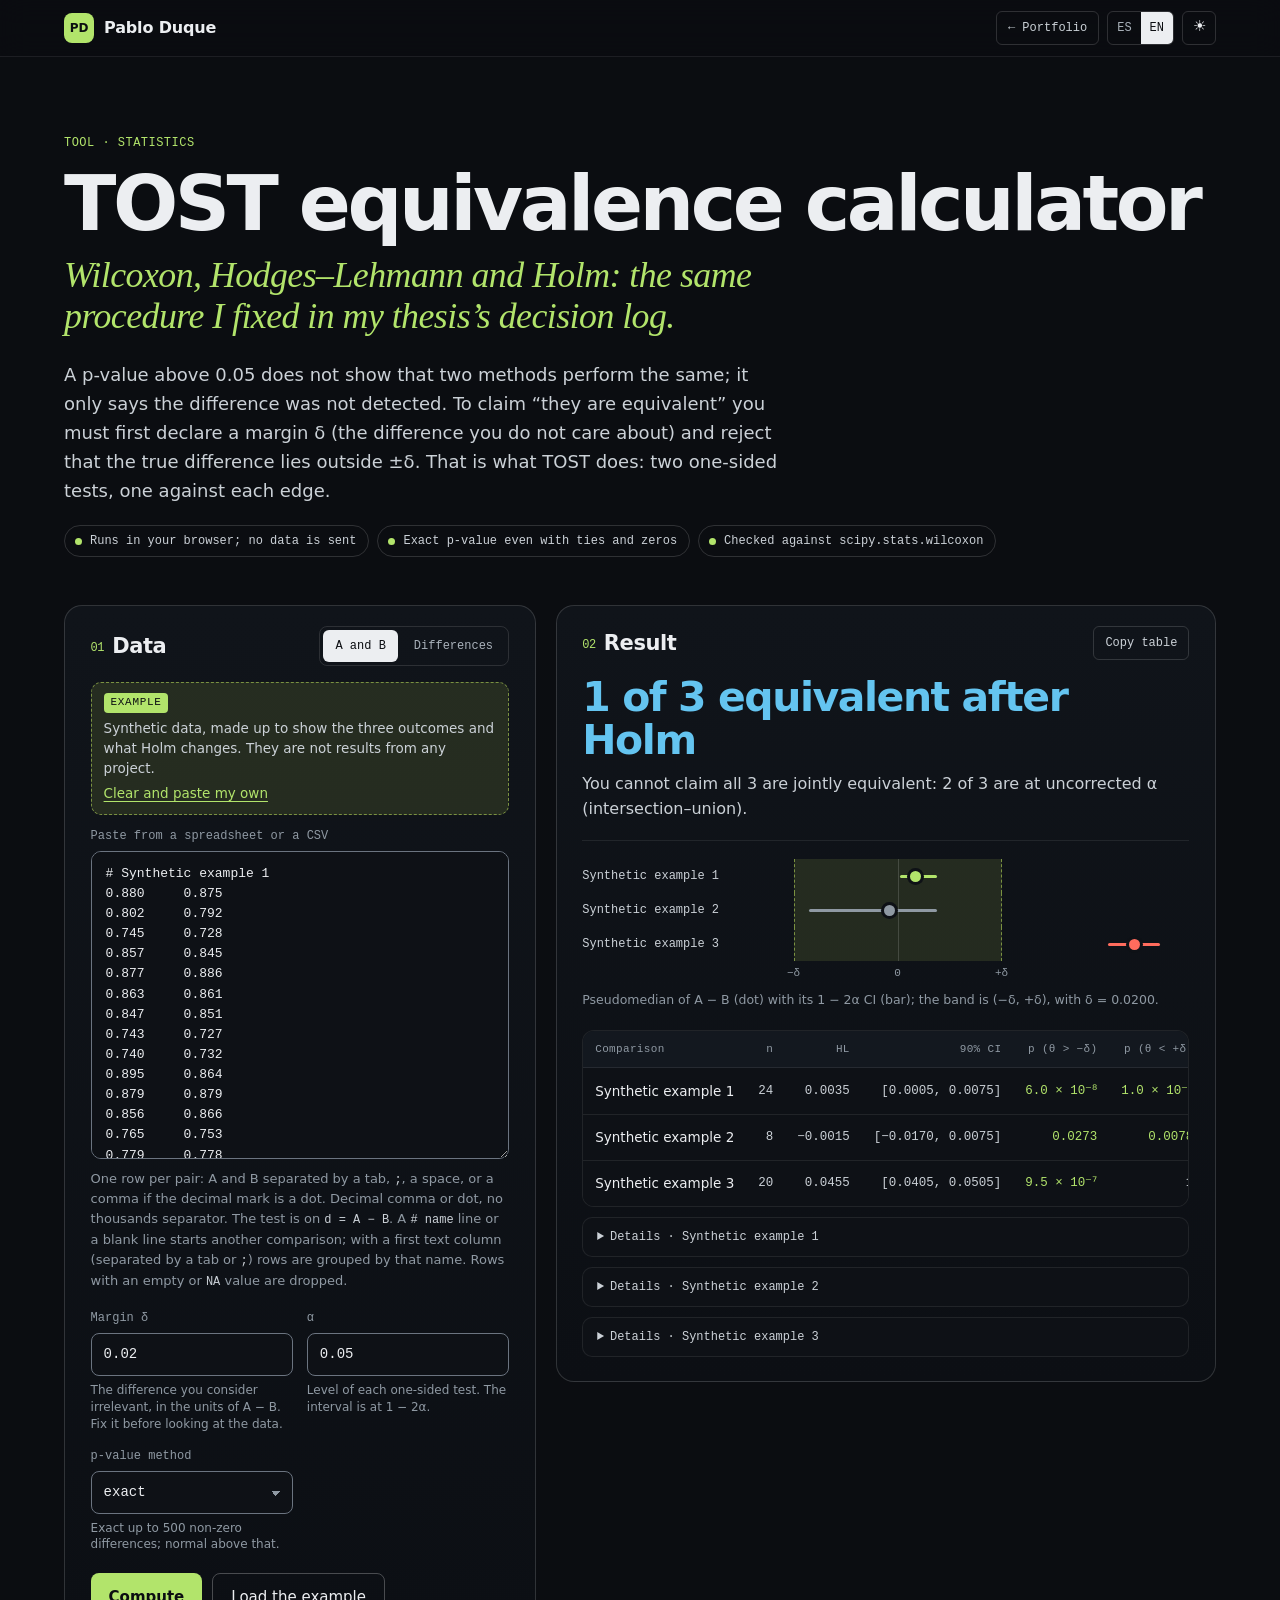
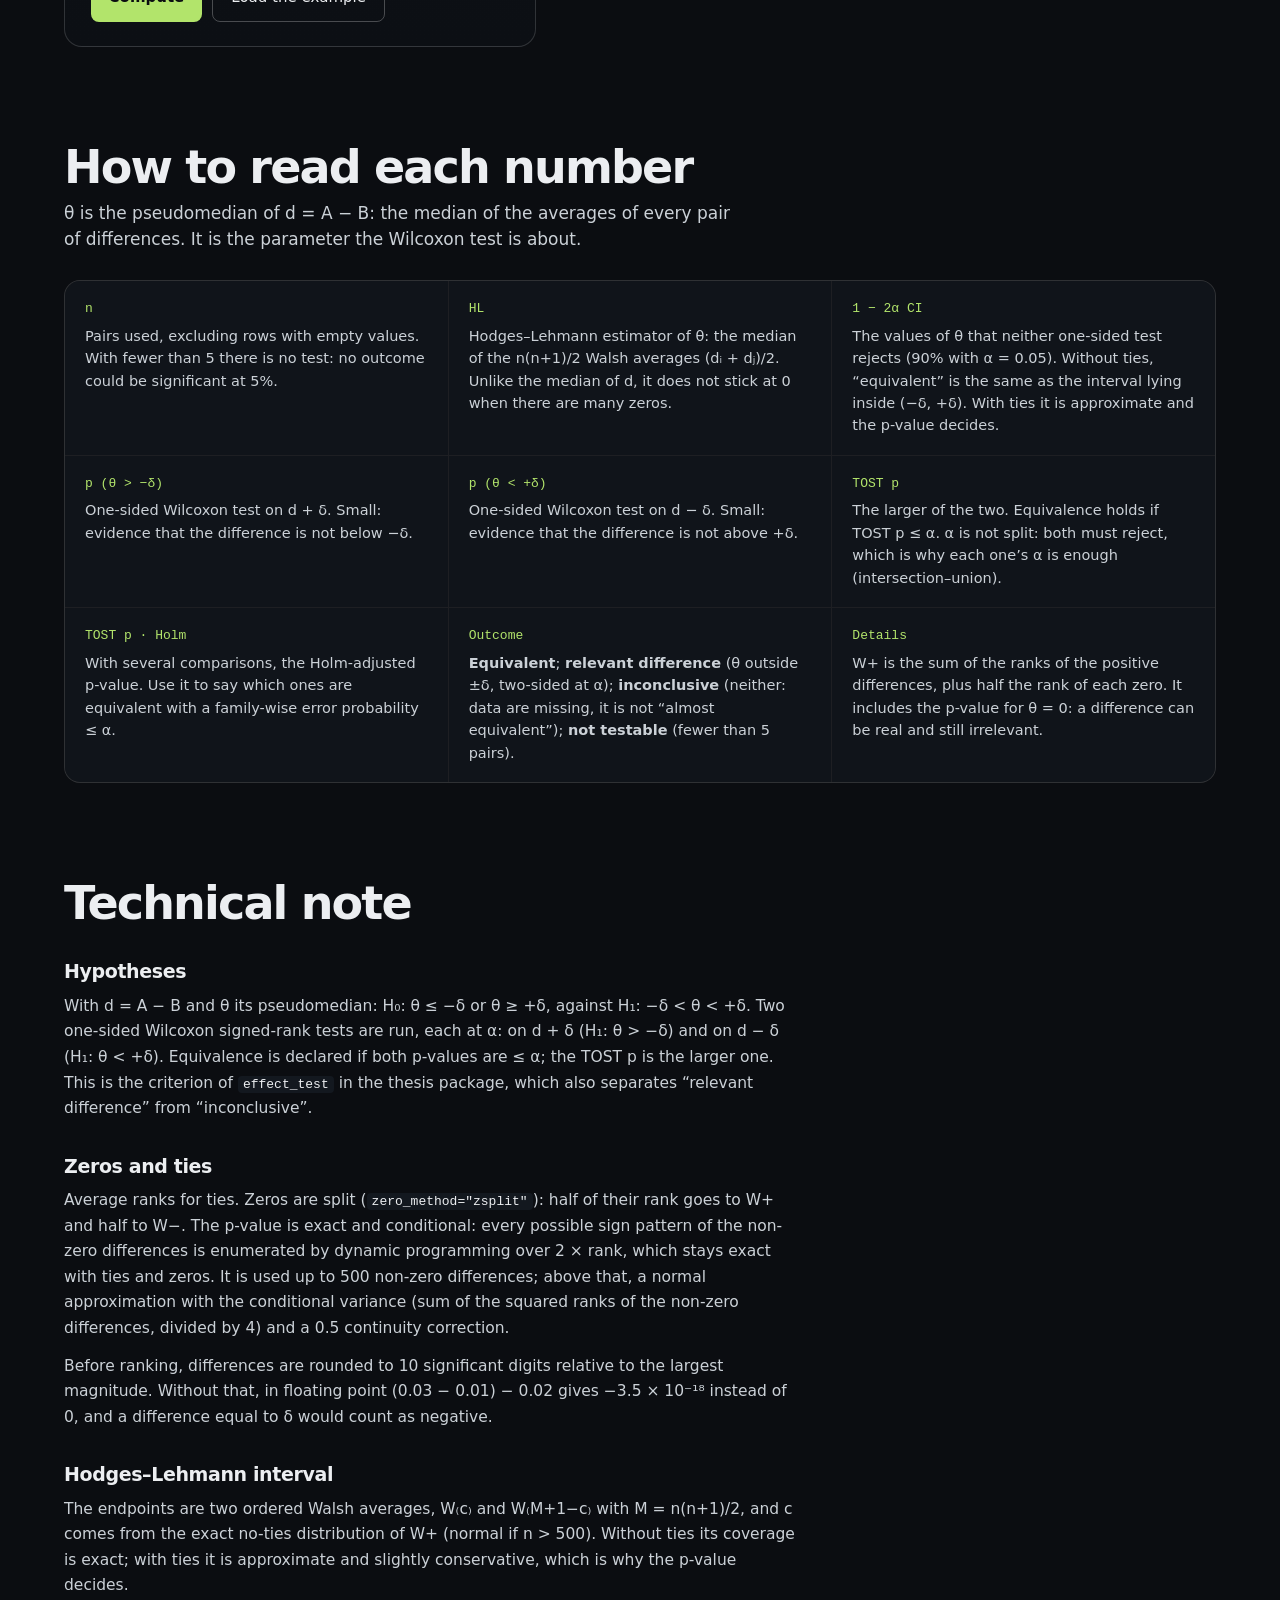
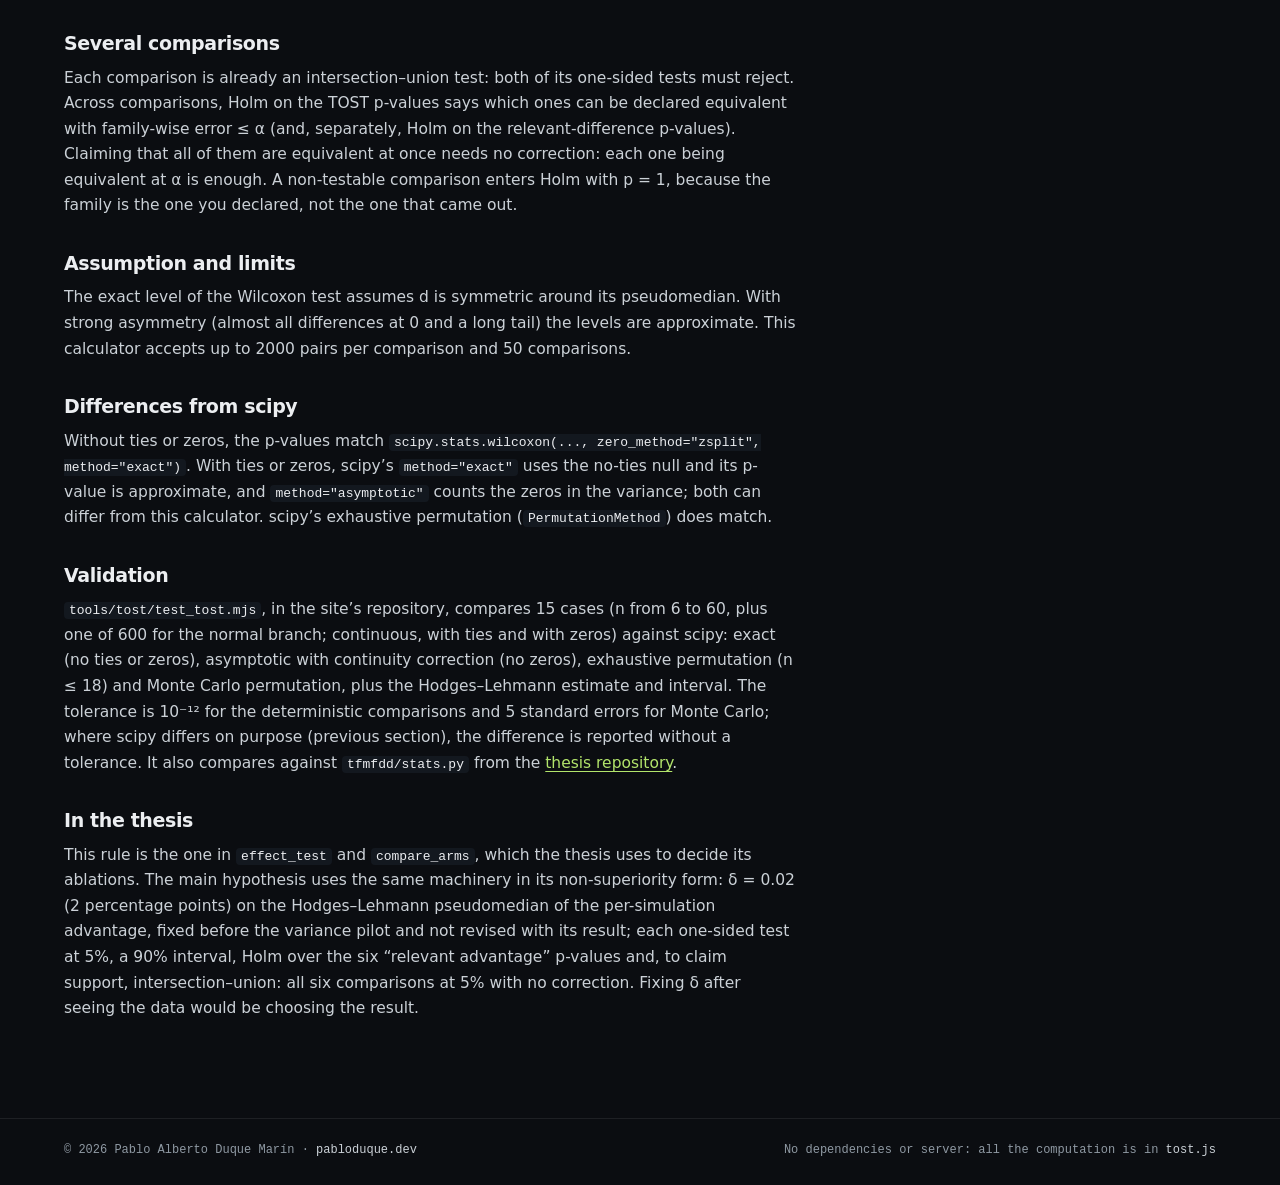
==== site/herramientas/tost/index.html @ 30540284 "Calculadora TOST y tres notas técnicas - /herramientas/tost/: Wilcoxon unilaterales, Hodges-Lehmann " ====
<!doctype html>
<html lang="es" data-lang="es">
<head>
<meta charset="utf-8">
<meta name="viewport" content="width=device-width, initial-scale=1, viewport-fit=cover">
<title>Calculadora de equivalencia TOST · Pablo Duque Marín</title>
<meta name="description" content="Prueba de equivalencia TOST con Wilcoxon de rangos con signo, estimador de Hodges-Lehmann y corrección de Holm. Se calcula en tu navegador: los datos no salen de él.">
<link rel="canonical" href="https://pabloduque.dev/herramientas/tost/">
<meta name="theme-color" content="#0b0d11">
<meta name="color-scheme" content="dark light">
<meta property="og:type" content="website">
<meta property="og:url" content="https://pabloduque.dev/herramientas/tost/">
<meta property="og:title" content="Calculadora de equivalencia TOST · Pablo Duque Marín">
<meta property="og:description" content="Wilcoxon, Hodges-Lehmann y Holm en el navegador, con p exacto también con empates y ceros.">
<meta property="og:image" content="https://pabloduque.dev/og.png">
<meta property="og:locale" content="es_CO">
<meta property="og:locale:alternate" content="en_US">
<meta name="twitter:card" content="summary_large_image">
<link rel="icon" href="/favicon.svg" type="image/svg+xml">
<script src="/theme.js"></script>
<link rel="preload" href="../../fonts/bricolage-grotesque-normal-300-800-latin.woff2" as="font" type="font/woff2" crossorigin>
<link rel="stylesheet" href="../../fonts/fonts.css">
<style>
:root{
  --bg:#0b0d11;--s1:#10141a;--s2:#0e1116;--s3:#13181f;--ink:#eceef1;--ink2:#cbd1d7;--ink3:#8f99a3;
  --line:rgba(255,255,255,.08);--line2:rgba(255,255,255,.15);--field-edge:#6b7480;
  --lime:#c3e65f;--lime-a:rgba(195,230,95,.12);--lime-b:rgba(195,230,95,.55);--blue:#86b8e8;--red:#ef7a62;--red-a:rgba(239,122,98,.14);
  --sans:'Bricolage Grotesque',system-ui,-apple-system,'Segoe UI',Roboto,sans-serif;--serif:'Newsreader',Georgia,'Times New Roman',serif;--mono:'IBM Plex Mono',ui-monospace,Menlo,Consolas,monospace;
  --pad:clamp(16px,5vw,72px);color-scheme:dark
}
@supports (color:oklch(0.5 0.1 100)){:root{--lime:oklch(0.86 0.16 128);--blue:oklch(0.78 0.11 230);--red:oklch(0.72 0.19 28)}}
html:not([data-lang="en"]) [data-l="en"]{display:none!important}
html[data-lang="en"] [data-l="es"]{display:none!important}
*,*::before,*::after{box-sizing:border-box}
/* la cabecera fija mide ~57 px: el elemento enfocado (y su anillo) queda debajo al ir hacia atrás con Mayús+Tab */
html{-webkit-text-size-adjust:100%;scroll-padding-top:calc(72px + env(safe-area-inset-top,0px))}
body{margin:0;background:var(--bg);color:var(--ink);font-family:var(--sans);font-size:16px;line-height:1.5;overflow-x:clip;-webkit-font-smoothing:antialiased}
a{color:inherit}
button,input,select,textarea{font:inherit;color:inherit}
button{cursor:pointer}
[hidden]{display:none!important}
:focus-visible{outline:2px solid var(--lime);outline-offset:3px;border-radius:6px}
::selection{background:var(--lime);color:var(--bg)}
.mono{font-family:var(--mono)}
.skip{position:absolute;left:-999px;top:8px;z-index:99;background:var(--lime);color:var(--bg);padding:8px 12px;border-radius:6px;text-decoration:none}
.skip:focus{left:8px}

/* navegación */
.nav{position:sticky;top:0;z-index:20;background:rgba(11,13,17,.84);-webkit-backdrop-filter:blur(14px);backdrop-filter:blur(14px);border-bottom:1px solid var(--line);padding-top:env(safe-area-inset-top,0px)}
.nav-in{display:flex;justify-content:space-between;align-items:center;gap:16px;padding:11px var(--pad)}
.brand{display:flex;align-items:center;gap:10px;font-weight:700;font-size:16px;letter-spacing:-.01em;white-space:nowrap;text-decoration:none}
.brand i{display:grid;place-items:center;width:30px;height:30px;border-radius:8px;background:var(--lime);color:var(--bg);font-style:normal;font-size:12px;font-weight:800}
.nav-act{display:flex;gap:8px;align-items:center;font-family:var(--mono);font-size:12px}
.lang{display:flex;border:1px solid var(--line2);border-radius:6px;overflow:hidden;background:none;padding:0}
.lang span{padding:7px 9px;color:#a9b1ba}
.lang span.on{background:var(--ink);color:var(--bg)}
.btn-ghost{display:inline-flex;align-items:center;padding:7px 11px;border:1px solid var(--line2);border-radius:6px;background:none;color:var(--ink2);white-space:nowrap;text-decoration:none;font-family:var(--mono);font-size:12px}
.btn-ghost:hover{border-color:rgba(255,255,255,.35);color:var(--ink)}
.theme-btn{min-width:34px;justify-content:center;padding:7px 9px;font-size:15px;line-height:18px;color:var(--ink)}
@media (max-width:520px){.brand span{display:none}}

/* portada */
.hero{padding:clamp(36px,6vw,80px) var(--pad) clamp(28px,4vw,48px)}
.kicker{font-family:var(--mono);font-size:12px;color:var(--lime);margin-bottom:14px;text-transform:uppercase;letter-spacing:.04em}
.title{margin:0;font-weight:700;font-size:clamp(38px,6vw,84px);line-height:.98;letter-spacing:-.045em;text-wrap:balance}
.title-b{margin:14px 0 0;font-family:var(--serif);font-style:italic;font-weight:400;font-size:clamp(22px,2.8vw,38px);line-height:1.15;letter-spacing:-.015em;color:var(--lime);max-width:980px;text-wrap:balance}
.lead{max-width:720px;margin-top:24px}
.lead p{margin:0 0 12px;font-size:18px;line-height:1.6;color:var(--ink2);text-wrap:pretty}
.facts{display:flex;flex-wrap:wrap;gap:8px;margin:20px 0 0;padding:0;list-style:none}
.facts li{display:inline-flex;align-items:center;gap:8px;padding:6px 12px 6px 10px;border:1px solid var(--line2);border-radius:999px;font-family:var(--mono);font-size:12px;color:var(--ink2)}
.facts li i{width:7px;height:7px;border-radius:50%;background:var(--lime)}

/* calculadora */
.grid{display:grid;grid-template-columns:minmax(0,1fr);gap:20px;padding:0 var(--pad)}
@media (min-width:1100px){.grid{grid-template-columns:minmax(0,5fr) minmax(0,7fr);align-items:start}}
.panel{min-width:0;border:1px solid var(--line2);border-radius:18px;background:linear-gradient(180deg,#10141a,#0c0f14);padding:20px clamp(16px,2vw,26px) 24px}
.p-h{display:flex;justify-content:space-between;align-items:center;flex-wrap:wrap;gap:12px;margin-bottom:16px}
.p-h h2{margin:0;font-size:21px;font-weight:600;letter-spacing:-.02em}
.p-h h2 b{font-family:var(--mono);font-size:12px;font-weight:500;color:var(--lime);margin-right:8px;vertical-align:2px}
.seg{display:flex;gap:4px;padding:3px;border:1px solid rgba(255,255,255,.12);border-radius:8px}
.seg button{padding:7px 12px;border:0;border-radius:6px;background:transparent;color:#a9b1ba;font-family:var(--mono);font-size:12px}
.seg button.on{background:var(--ink);color:var(--bg)}
.ex-flag{display:flex;flex-wrap:wrap;align-items:baseline;gap:6px 10px;margin:0 0 12px;padding:10px 12px;border:1px dashed var(--lime-b);border-radius:10px;background:var(--lime-a);font-size:13.5px;line-height:1.45;color:var(--ink2)}
.ex-flag b{font-family:var(--mono);font-size:11px;font-weight:500;letter-spacing:.06em;text-transform:uppercase;padding:2px 7px;border-radius:4px;background:var(--lime);color:var(--bg)}
.link{padding:0;border:0;background:none;color:var(--lime);text-decoration:underline;text-underline-offset:3px;font-size:13.5px}
.lbl{display:block;font-family:var(--mono);font-size:12px;color:var(--ink3);margin-bottom:6px}
textarea{display:block;width:100%;min-height:280px;resize:vertical;background:var(--s2);color:var(--ink);border:1px solid var(--field-edge);border-radius:10px;padding:12px 14px;font-family:var(--mono);font-size:13px;line-height:1.55;tab-size:10;white-space:pre;overflow:auto}
textarea::placeholder,input::placeholder{color:#7d8792}
.hint{margin:10px 0 0;font-size:13px;line-height:1.55;color:var(--ink3)}
.hint code{font-family:var(--mono);font-size:12px;color:var(--ink2)}
.params{display:grid;grid-template-columns:repeat(auto-fit,minmax(min(100%,150px),1fr));gap:14px;margin-top:18px}
.params label{display:flex;flex-direction:column}
.params input,.params select{width:100%;padding:10px 12px;background:var(--s2);border:1px solid var(--field-edge);border-radius:8px;font-family:var(--mono);font-size:14px}
.params select{appearance:none;-webkit-appearance:none;background-image:linear-gradient(45deg,transparent 50%,var(--ink3) 50%),linear-gradient(135deg,var(--ink3) 50%,transparent 50%);background-position:calc(100% - 16px) 55%,calc(100% - 11px) 55%;background-size:5px 5px;background-repeat:no-repeat;padding-right:30px}
.params small{margin-top:6px;font-size:12px;line-height:1.4;color:var(--ink3)}
/* foco de los campos: borde lima y el anillo de 2 px de :focus-visible, como en el resto del sitio
   (después de .params para que el borde también cambie en δ, α y el método) */
textarea:focus,.params input:focus,.params select:focus{border-color:var(--lime)}
.actions{display:flex;gap:10px;flex-wrap:wrap;margin-top:20px}
.btn-lime{display:inline-flex;align-items:center;padding:12px 18px;background:var(--lime);color:var(--bg);border-radius:8px;font-weight:600;font-size:15px;border:0}
.btn-line{display:inline-flex;align-items:center;padding:12px 18px;border:1px solid rgba(255,255,255,.25);border-radius:8px;font-weight:500;font-size:15px;background:none}
.btn-line:hover{border-color:rgba(255,255,255,.45)}
.errors{margin-top:16px;padding:12px 14px;border:1px solid var(--red);border-radius:10px;background:var(--red-a);font-size:14px;color:var(--ink)}
.errors ul{margin:6px 0 0;padding-left:18px}
.copy-msg{margin:-6px 0 12px;font-family:var(--mono);font-size:12px;color:var(--lime)}

/* veredicto */
.verdict{padding-bottom:18px;border-bottom:1px solid var(--line)}
.v-tag{font-size:clamp(28px,3.2vw,42px);font-weight:700;letter-spacing:-.035em;line-height:1.05}
.v-tag.equivalent{color:var(--lime)}
.v-tag.relevant{color:var(--red)}
.v-tag.inconclusive,.v-tag.untestable{color:var(--ink)}
.v-tag.partial{color:var(--blue)}
.v-txt{margin:10px 0 0;font-size:16px;line-height:1.55;color:var(--ink2);max-width:640px}
.v-kv{margin:12px 0 0;font-size:13px;line-height:1.6;color:var(--ink)}
.v-sub{margin:8px 0 0;font-size:13.5px;color:var(--ink3)}
.v-warn{margin:12px 0 0;padding:9px 12px;border-left:2px solid var(--red);background:var(--red-a);font-size:13.5px;color:var(--ink2)}

/* gráfico de intervalos */
.forest{margin:18px 0 0;padding:0}
.fb-row{display:grid;grid-template-columns:minmax(64px,28%) minmax(0,1fr);gap:12px;align-items:center}
.fb-name{font-family:var(--mono);font-size:12px;color:var(--ink2);overflow:hidden;text-overflow:ellipsis;white-space:nowrap}
.fb-track{position:relative;height:34px}
.fb-band{position:absolute;top:0;bottom:0;background:var(--lime-a);border-left:1px dashed var(--lime-b);border-right:1px dashed var(--lime-b)}
.fb-zero{position:absolute;top:0;bottom:0;width:1px;background:var(--line2)}
.fb-ci{position:absolute;top:50%;height:3px;margin-top:-1.5px;border-radius:2px;background:currentColor}
.fb-ci.open-l::before,.fb-ci.open-r::after{content:'';position:absolute;top:-4px;border:5.5px solid transparent}
.fb-ci.open-l::before{left:-6px;border-right-color:currentColor;border-left-width:0}
.fb-ci.open-r::after{right:-6px;border-left-color:currentColor;border-right-width:0}
.fb-pt{position:absolute;top:50%;width:11px;height:11px;margin:-5.5px 0 0 -5.5px;border-radius:50%;background:currentColor;box-shadow:0 0 0 3px #0e1116}
.fb-ci.equivalent,.fb-pt.equivalent{color:var(--lime)}
.fb-ci.relevant,.fb-pt.relevant{color:var(--red)}
.fb-ci.inconclusive,.fb-pt.inconclusive{color:var(--ink3)}
.fb-axis .fb-track{height:24px}
.fb-tick{position:absolute;top:4px;transform:translateX(-50%);font-family:var(--mono);font-size:11px;color:var(--ink3);white-space:nowrap}
.forest figcaption{margin-top:6px;font-size:12.5px;color:var(--ink3)}
@media (max-width:560px){
  .fb-row{grid-template-columns:minmax(0,1fr);gap:0}
  .fb-name{padding-top:6px}
  .fb-track{height:26px}
  .fb-axis .fb-name{display:none}
}

/* tabla */
.tbl-wrap{margin-top:20px;overflow-x:auto;border:1px solid var(--line);border-radius:12px;background:var(--s2)}
table{border-collapse:collapse;width:100%;font-size:13.5px;font-variant-numeric:tabular-nums}
th,td{padding:10px 12px;border-bottom:1px solid var(--line);text-align:left;white-space:nowrap;vertical-align:middle}
thead th{font-family:var(--mono);font-size:11px;font-weight:500;letter-spacing:.03em;color:var(--ink3);background:var(--s3)}
tbody tr:last-child th,tbody tr:last-child td{border-bottom:0}
tbody th{font-weight:500;max-width:220px;overflow:hidden;text-overflow:ellipsis}
.num{text-align:right}
td.num{font-family:var(--mono);font-size:12.5px;color:var(--ink2)}
td.ok{color:var(--lime)}
td.strong{font-weight:500;color:var(--ink)}
td.strong.ok{color:var(--lime)}
.tag{display:inline-block;padding:3px 9px;border-radius:999px;border:1px solid var(--line2);font-family:var(--mono);font-size:11.5px;color:var(--ink2)}
.tag.equivalent{color:var(--lime);border-color:var(--lime-b);background:var(--lime-a)}
.tag.relevant{color:var(--red);border-color:var(--red);background:var(--red-a)}

/* detalle */
.det{margin-top:10px;border:1px solid var(--line);border-radius:10px;background:var(--s2)}
.det summary{cursor:pointer;padding:10px 14px;font-family:var(--mono);font-size:12px;color:var(--ink2)}
.det dl{display:grid;grid-template-columns:repeat(auto-fit,minmax(min(100%,220px),1fr));gap:1px;margin:0;background:var(--line);border-top:1px solid var(--line)}
.det dl div{padding:10px 14px;background:var(--s2)}
.det dt{font-size:12px;color:var(--ink3)}
.det dd{margin:2px 0 0;font-size:13px;color:var(--ink)}

/* secciones */
.sec{padding:clamp(56px,8vw,96px) var(--pad) 0}
.h2{margin:0 0 10px;font-size:clamp(28px,3.6vw,46px);font-weight:700;letter-spacing:-.04em;line-height:1.05;text-wrap:balance}
.sub{margin:0 0 28px;font-size:17px;color:var(--ink2);max-width:680px}
.glossary{display:grid;grid-template-columns:repeat(auto-fit,minmax(min(100%,290px),1fr));gap:1px;margin:0;border:1px solid var(--line);border-radius:16px;overflow:hidden;background:var(--line)}
.glossary div{padding:18px 20px;background:var(--s1)}
.glossary dt{font-family:var(--mono);font-size:13px;color:var(--lime);margin-bottom:6px}
.glossary dd{margin:0;font-size:14.5px;line-height:1.55;color:var(--ink2)}
.note{max-width:860px}
.note h3{margin:30px 0 8px;font-size:19px;font-weight:600;letter-spacing:-.02em}
.note p,.note li{font-size:15.5px;line-height:1.65;color:var(--ink2)}
.note p{margin:0 0 12px}
.note ul{margin:0 0 12px;padding-left:20px}
.note code{font-family:var(--mono);font-size:13px;color:var(--ink);background:var(--s3);padding:1px 5px;border-radius:4px}
.note a{color:var(--lime);text-underline-offset:3px}
.foot{display:flex;justify-content:space-between;flex-wrap:wrap;gap:8px 20px;margin-top:clamp(56px,8vw,96px);padding:22px var(--pad) calc(28px + env(safe-area-inset-bottom,0px));border-top:1px solid var(--line);font-family:var(--mono);font-size:12px;color:var(--ink3)}
.foot a{color:var(--ink2);text-decoration:none}
.foot a:hover{color:var(--lime)}

/* tema claro («papel + resaltador lima + tinta»): mismos tokens que /lab/lab.css. El lima deja de ser
   color de texto: es relleno (con contorno) y resaltador; el acento de texto es --lime-ink (AA).
   Todo va bajo html[data-theme="light"]: el oscuro no cambia.
   Grises de texto con el matiz oliva del papel (oklch C ~0,010, H ~125), no azul-gris; tintas semánticas a L 0,45-0,49.
   Contraste WCAG / APCA: --ink2 sobre bg 10.53 / Lc 91.1; --ink3 sobre s1 7.23 / Lc 85.1 y sobre s0 (th) 6.54 / Lc 78.2;
   --lime-ink sobre bg 6.64 / Lc 79.5; --red sobre s1 7.16 / Lc 83.3; --blue sobre s1 7.17 / Lc 84.5; --field-edge 3.12-3.36. */
html[data-theme="light"]{
  --bg:#f6f7f3;--s0:#f3f4ef;--s1:#ffffff;--s2:#eef0ea;--s3:#e7eae2;--ink:#14171c;--ink2:#393b36;--ink3:#555852;--mut:#4a4d47;
  --line:rgba(12,16,22,.10);--line2:rgba(12,16,22,.20);--edge:rgba(12,16,22,.09);
  --lime:#c3e65f;--lime-hover:#b9df4b;--lime-ink:#3c6200;--on-lime:#0b0d11;--lime-edge:rgba(60,98,0,.42);--marker:rgba(195,230,95,.7);
  --lime-a:rgba(195,230,95,.24);--lime-b:rgba(12,16,22,.55);--field-edge:#8b8d87;--placeholder:#6a6d67;
  --blue:#1b5a93;--red:#a9221d;--red-a:rgba(180,35,24,.07);
  --nav:rgba(246,247,243,.86);
  /* sombra con el matiz del papel (rgb 43 48 37), en capas y con la luz desde arriba */
  --shadow-rgb:43 48 37;
  --card-shadow:0 1px 1px rgb(var(--shadow-rgb)/.05),0 2px 4px -2px rgb(var(--shadow-rgb)/.06),0 10px 24px -16px rgb(var(--shadow-rgb)/.20);
  color-scheme:light
}
/* antialiased adelgaza la tinta oscura sobre papel en macOS; el oscuro lo conserva (no cambia nada en Windows) */
html[data-theme="light"] body{-webkit-font-smoothing:auto;-moz-osx-font-smoothing:auto}
/* etiquetas mono de color y estados: 500 en claro (Plex Mono 500 ya la pide esta página para th y los números de sección;
   es de ancho fijo, así que no reacomoda nada). La mono neutra (.lbl, nav, ejes, pie) sigue en 400, y los p de la
   tabla (td.ok) también: el 500 queda para la columna que decide, p TOST. */
html[data-theme="light"] .kicker,
html[data-theme="light"] .copy-msg,
html[data-theme="light"] .glossary dt,
html[data-theme="light"] .tag{font-weight:500}
html[data-theme="light"] :focus-visible{outline-color:var(--lime-ink)}
html[data-theme="light"] ::selection{background:var(--marker);color:var(--ink)}
html[data-theme="light"] .nav{background:var(--nav)}
/* rellenos lima: texto oscuro y contorno para que no parezcan un resaltador suelto */
html[data-theme="light"] .skip,
html[data-theme="light"] .brand i,
html[data-theme="light"] .ex-flag b,
html[data-theme="light"] .btn-lime{background:var(--lime);color:var(--on-lime);box-shadow:inset 0 0 0 1px var(--lime-edge)}
html[data-theme="light"] .btn-lime:hover{background:var(--lime-hover)}
html[data-theme="light"] .lang span,
html[data-theme="light"] .seg button{color:var(--mut)}
html[data-theme="light"] .lang span.on,
html[data-theme="light"] .seg button.on{color:var(--bg)}
html[data-theme="light"] .seg{border-color:rgba(12,16,22,.16)}
html[data-theme="light"] .btn-ghost:hover{border-color:rgba(12,16,22,.4)}
html[data-theme="light"] .btn-line{border-color:rgba(12,16,22,.28);background:var(--s1)}
html[data-theme="light"] .btn-line:hover{border-color:rgba(12,16,22,.5)}
/* acento de texto */
html[data-theme="light"] .kicker,
html[data-theme="light"] .p-h h2 b,
html[data-theme="light"] .link,
html[data-theme="light"] .copy-msg,
html[data-theme="light"] td.ok,
html[data-theme="light"] td.strong.ok,
html[data-theme="light"] .glossary dt,
html[data-theme="light"] .note a,
html[data-theme="light"] .foot a:hover{color:var(--lime-ink)}
html[data-theme="light"] .title-b{color:var(--ink2)}
html[data-theme="light"] .facts li{background:var(--s1);border-color:rgba(12,16,22,.12)}
/* punto de las etiquetas: tinta lima maciza, como el punto de «Disponible» de la portada y la leyenda del stack */
html[data-theme="light"] .facts li i{background:var(--lime-ink);box-shadow:none}
/* superficies: papel, tarjetas blancas con borde fino y sombra suave */
html[data-theme="light"] .panel{background:var(--s1);border-color:var(--edge);box-shadow:var(--card-shadow)}
html[data-theme="light"] textarea,
html[data-theme="light"] .params input,
html[data-theme="light"] .params select{background-color:var(--bg)}
html[data-theme="light"] textarea::placeholder,
html[data-theme="light"] input::placeholder{color:var(--placeholder)}
html[data-theme="light"] textarea:focus,
html[data-theme="light"] input:focus,
html[data-theme="light"] select:focus{outline:none;border-color:var(--lime-ink);box-shadow:0 0 0 3px rgba(195,230,95,.55)}
html[data-theme="light"] .ex-flag{background:rgba(195,230,95,.16);border-color:var(--lime-edge)}
html[data-theme="light"] .tbl-wrap,
html[data-theme="light"] .det{background:var(--s1);border-color:var(--edge)}
html[data-theme="light"] thead th{background:var(--s0)}
/* rejilla del detalle con bordes y no con huecos de 1 px: la celda vacía de la última fila queda en blanco */
html[data-theme="light"] .det dl{gap:0;background:none;border-top:0;margin-left:-1px;clip-path:inset(0 0 0 1px round 0 0 9px 9px)}
html[data-theme="light"] .det dl div{background:none;border-top:1px solid var(--line);border-left:1px solid var(--line)}
html[data-theme="light"] .glossary{border-color:var(--edge);background:var(--edge);box-shadow:var(--card-shadow)}
/* veredicto: «equivalente» en tinta con resaltador; diferencia relevante en rojo, sin resaltador */
html[data-theme="light"] .v-tag.equivalent{display:inline;color:var(--ink);padding:0 .06em;background-image:linear-gradient(transparent 62%,var(--marker) 62%,var(--marker) 90%,transparent 90%);background-repeat:no-repeat;-webkit-box-decoration-break:clone;box-decoration-break:clone}
/* gráfico de intervalos: banda ±δ como resaltador con sus límites en tinta discontinua; intervalos en verde, rojo o gris */
html[data-theme="light"] .fb-band{background:var(--lime-a);border-color:var(--lime-b)}
html[data-theme="light"] .fb-zero{background:rgba(12,16,22,.22)}
html[data-theme="light"] .fb-ci.equivalent,
html[data-theme="light"] .fb-pt.equivalent{color:var(--lime-ink)}
html[data-theme="light"] .fb-pt{box-shadow:0 0 0 3px var(--s1)}
html[data-theme="light"] .tag.equivalent{background:var(--lime);border-color:var(--lime-edge);color:var(--on-lime)}
@media (prefers-reduced-motion:reduce){*,*::before,*::after{animation:none!important;transition:none!important}}
</style>
</head>
<body>
<a class="skip" href="#calc"><span data-l="es">Saltar a la calculadora</span><span data-l="en">Skip to the calculator</span></a>

<nav class="nav" data-aria-es="Navegación" data-aria-en="Navigation" aria-label="Navegación">
  <div class="nav-in">
    <a href="/" class="brand"><i>PD</i><span>Pablo Duque</span></a>
    <div class="nav-act">
      <a class="btn-ghost" href="/"><span data-l="es">← Portafolio</span><span data-l="en">← Portfolio</span></a>
      <button id="lang-btn" class="lang" type="button" data-aria-es="Cambiar idioma a inglés" data-aria-en="Switch language to Spanish" aria-label="Cambiar idioma a inglés"><span data-lang-opt="es" class="on">ES</span><span data-lang-opt="en">EN</span></button>
      <button id="theme-btn" class="btn-ghost theme-btn" type="button" aria-label="Tema claro" title="Tema claro"><span class="ti" aria-hidden="true">☀</span></button>
    </div>
  </div>
</nav>

<header class="hero">
  <div class="kicker"><span data-l="es">Herramienta · estadística</span><span data-l="en">Tool · statistics</span></div>
  <h1 class="title"><span data-l="es">Calculadora de equivalencia (TOST)</span><span data-l="en">TOST equivalence calculator</span></h1>
  <p class="title-b"><span data-l="es">Wilcoxon, Hodges-Lehmann y Holm: el mismo procedimiento que fijé en el registro de decisiones de mi TFM.</span><span data-l="en">Wilcoxon, Hodges–Lehmann and Holm: the same procedure I fixed in my thesis’s decision log.</span></p>
  <div class="lead">
    <p data-l="es">Un p mayor que 0,05 no demuestra que dos métodos rindan igual: solo dice que no se vio la diferencia. Para afirmar «son equivalentes» hay que declarar antes un margen δ (la diferencia que no te importa) y rechazar que la diferencia real esté fuera de ±δ. Eso hace el TOST: dos contrastes unilaterales, uno contra cada borde.</p>
    <p data-l="en">A p-value above 0.05 does not show that two methods perform the same; it only says the difference was not detected. To claim “they are equivalent” you must first declare a margin δ (the difference you do not care about) and reject that the true difference lies outside ±δ. That is what TOST does: two one-sided tests, one against each edge.</p>
  </div>
  <ul class="facts">
    <li><i></i><span data-l="es">Se calcula en tu navegador; los datos no se envían</span><span data-l="en">Runs in your browser; no data is sent</span></li>
    <li><i></i><span data-l="es">p exacto también con empates y ceros</span><span data-l="en">Exact p-value even with ties and zeros</span></li>
    <li><i></i><span data-l="es">Contrastada con scipy.stats.wilcoxon</span><span data-l="en">Checked against scipy.stats.wilcoxon</span></li>
  </ul>
</header>

<main id="tost-app">
  <div class="grid" id="calc">
    <section class="panel" aria-labelledby="in-title">
      <div class="p-h">
        <h2 id="in-title"><b>01</b><span data-l="es">Datos</span><span data-l="en">Data</span></h2>
        <div class="seg" role="radiogroup" data-aria-es="Formato de los datos" data-aria-en="Data format" aria-label="Formato de los datos">
          <button type="button" role="radio" aria-checked="true" tabindex="0" data-mode="ab" class="on"><span data-l="es">A y B</span><span data-l="en">A and B</span></button>
          <button type="button" role="radio" aria-checked="false" tabindex="-1" data-mode="d"><span data-l="es">Diferencias</span><span data-l="en">Differences</span></button>
        </div>
      </div>

      <p class="ex-flag" id="ex-flag">
        <b><span data-l="es">Ejemplo</span><span data-l="en">Example</span></b>
        <span data-l="es">Datos sintéticos, inventados para mostrar los tres desenlaces y lo que cambia Holm. No son resultados de ningún proyecto.</span>
        <span data-l="en">Synthetic data, made up to show the three outcomes and what Holm changes. They are not results from any project.</span>
        <button type="button" id="clear" class="link"><span data-l="es">Borrar y pegar los míos</span><span data-l="en">Clear and paste my own</span></button>
      </p>

      <label class="lbl" for="data"><span data-l="es">Pega desde una hoja de cálculo o un CSV</span><span data-l="en">Paste from a spreadsheet or a CSV</span></label>
      <textarea id="data" rows="14" spellcheck="false" autocomplete="off" autocapitalize="off" wrap="off"></textarea>

      <div class="hint" data-hint="ab">
        <span data-l="es">Una fila por par: A y B separados por tabulador, <code>;</code>, espacio, o coma si el decimal es punto. Decimal con coma o con punto, sin separador de miles. Se contrasta <code>d = A − B</code>. Una línea <code># nombre</code> o una línea en blanco empieza otra comparación; con una primera columna de texto (separada por tabulador o <code>;</code>) las filas se agrupan por ese nombre. Las filas con un valor vacío o <code>NA</code> se descartan.</span>
        <span data-l="en">One row per pair: A and B separated by a tab, <code>;</code>, a space, or a comma if the decimal mark is a dot. Decimal comma or dot, no thousands separator. The test is on <code>d = A − B</code>. A <code># name</code> line or a blank line starts another comparison; with a first text column (separated by a tab or <code>;</code>) rows are grouped by that name. Rows with an empty or <code>NA</code> value are dropped.</span>
      </div>
      <div class="hint" data-hint="d" hidden>
        <span data-l="es">Una diferencia por línea, o una comparación entera por fila (valores separados por tabulador, <code>;</code> o espacios; un nombre opcional en la primera columna si separas con tabulador o <code>;</code>). Una línea <code># nombre</code> o una línea en blanco empieza otra comparación.</span>
        <span data-l="en">One difference per line, or a whole comparison per row (values separated by tabs, <code>;</code> or spaces; an optional name in the first column if you separate with tabs or <code>;</code>). A <code># name</code> line or a blank line starts another comparison.</span>
      </div>

      <div class="params">
        <label for="delta">
          <span class="lbl"><span data-l="es">Margen δ</span><span data-l="en">Margin δ</span></span>
          <input id="delta" inputmode="decimal" autocomplete="off" spellcheck="false">
          <small><span data-l="es">La diferencia que consideras irrelevante, en las unidades de A − B. Fíjala antes de mirar los datos.</span><span data-l="en">The difference you consider irrelevant, in the units of A − B. Fix it before looking at the data.</span></small>
        </label>
        <label for="alpha">
          <span class="lbl">α</span>
          <input id="alpha" inputmode="decimal" autocomplete="off" spellcheck="false">
          <small><span data-l="es">Nivel de cada unilateral. El intervalo sale al 1 − 2α.</span><span data-l="en">Level of each one-sided test. The interval is at 1 − 2α.</span></small>
        </label>
        <label for="method">
          <span class="lbl"><span data-l="es">Cálculo del p</span><span data-l="en">p-value method</span></span>
          <select id="method"><option value="auto">exacto</option><option value="normal">normal</option></select>
          <small><span data-l="es">Exacto hasta 500 diferencias no nulas; por encima, normal.</span><span data-l="en">Exact up to 500 non-zero differences; normal above that.</span></small>
        </label>
      </div>

      <div class="actions">
        <button type="button" id="run" class="btn-lime"><span data-l="es">Calcular</span><span data-l="en">Compute</span></button>
        <button type="button" id="load-ex" class="btn-line"><span data-l="es">Cargar el ejemplo</span><span data-l="en">Load the example</span></button>
      </div>
      <div id="errors" class="errors" role="alert" hidden></div>
    </section>

    <section class="panel" aria-labelledby="out-title">
      <div class="p-h">
        <h2 id="out-title"><b>02</b><span data-l="es">Resultado</span><span data-l="en">Result</span></h2>
        <button type="button" id="copy" class="btn-ghost"><span data-l="es">Copiar tabla</span><span data-l="en">Copy table</span></button>
      </div>
      <p id="copy-msg" class="copy-msg" role="status" hidden></p>
      <div id="out" aria-live="polite">
        <div id="verdict" class="verdict"></div>
        <figure class="forest"><div id="plot"></div><figcaption id="plot-cap"></figcaption></figure>
        <div class="tbl-wrap" tabindex="0" role="region" data-aria-es="Tabla de resultados" data-aria-en="Results table" aria-label="Tabla de resultados"><table id="tbl"></table></div>
        <div id="details"></div>
      </div>
    </section>
  </div>

  <section class="sec" aria-labelledby="read-title">
    <h2 class="h2" id="read-title"><span data-l="es">Cómo leer cada número</span><span data-l="en">How to read each number</span></h2>
    <p class="sub"><span data-l="es">θ es la pseudomediana de d = A − B: la mediana de los promedios de cada par de diferencias. Es el parámetro que contrasta Wilcoxon.</span><span data-l="en">θ is the pseudomedian of d = A − B: the median of the averages of every pair of differences. It is the parameter the Wilcoxon test is about.</span></p>
    <dl class="glossary">
      <div><dt>n</dt><dd><span data-l="es">Pares usados, sin las filas con valores vacíos. Con menos de 5 no se contrasta: ningún resultado podría salir significativo al 5 %.</span><span data-l="en">Pairs used, excluding rows with empty values. With fewer than 5 there is no test: no outcome could be significant at 5%.</span></dd></div>
      <div><dt>HL</dt><dd><span data-l="es">Estimador de Hodges-Lehmann de θ: la mediana de los n(n+1)/2 promedios de Walsh (dᵢ + dⱼ)/2. A diferencia de la mediana de d, no se queda en 0 cuando hay muchos ceros.</span><span data-l="en">Hodges–Lehmann estimator of θ: the median of the n(n+1)/2 Walsh averages (dᵢ + dⱼ)/2. Unlike the median of d, it does not stick at 0 when there are many zeros.</span></dd></div>
      <div><dt><span data-l="es">IC al 1 − 2α</span><span data-l="en">1 − 2α CI</span></dt><dd><span data-l="es">Los valores de θ que ninguno de los dos unilaterales rechaza (90 % con α = 0,05). Sin empates, «equivalente» es lo mismo que el intervalo dentro de (−δ, +δ). Con empates es aproximado y decide el p.</span><span data-l="en">The values of θ that neither one-sided test rejects (90% with α = 0.05). Without ties, “equivalent” is the same as the interval lying inside (−δ, +δ). With ties it is approximate and the p-value decides.</span></dd></div>
      <div><dt>p (θ > −δ)</dt><dd><span data-l="es">Wilcoxon unilateral sobre d + δ. Pequeño: hay evidencia de que la diferencia no está por debajo de −δ.</span><span data-l="en">One-sided Wilcoxon test on d + δ. Small: evidence that the difference is not below −δ.</span></dd></div>
      <div><dt>p (θ < +δ)</dt><dd><span data-l="es">Wilcoxon unilateral sobre d − δ. Pequeño: hay evidencia de que la diferencia no está por encima de +δ.</span><span data-l="en">One-sided Wilcoxon test on d − δ. Small: evidence that the difference is not above +δ.</span></dd></div>
      <div><dt><span data-l="es">p TOST</span><span data-l="en">TOST p</span></dt><dd><span data-l="es">El mayor de los dos. Hay equivalencia si p TOST ≤ α. No se reparte α: tienen que rechazar los dos, y por eso basta el α de cada uno (intersección-unión).</span><span data-l="en">The larger of the two. Equivalence holds if TOST p ≤ α. α is not split: both must reject, which is why each one’s α is enough (intersection–union).</span></dd></div>
      <div><dt><span data-l="es">p TOST · Holm</span><span data-l="en">TOST p · Holm</span></dt><dd><span data-l="es">Con varias comparaciones, el p ajustado por Holm. Sirve para decir cuáles son equivalentes con una probabilidad de error de familia ≤ α.</span><span data-l="en">With several comparisons, the Holm-adjusted p-value. Use it to say which ones are equivalent with a family-wise error probability ≤ α.</span></dd></div>
      <div><dt><span data-l="es">Desenlace</span><span data-l="en">Outcome</span></dt><dd><span data-l="es"><b>Equivalente</b>; <b>diferencia relevante</b> (θ fuera de ±δ, con el bilateral al α); <b>inconcluso</b> (ni una cosa ni otra: faltan datos, no es «casi equivalente»); <b>no contrastable</b> (menos de 5 pares).</span><span data-l="en"><b>Equivalent</b>; <b>relevant difference</b> (θ outside ±δ, two-sided at α); <b>inconclusive</b> (neither: data are missing, it is not “almost equivalent”); <b>not testable</b> (fewer than 5 pairs).</span></dd></div>
      <div><dt><span data-l="es">Detalle</span><span data-l="en">Details</span></dt><dd><span data-l="es">W+ es la suma de los rangos de las diferencias positivas, más la mitad del rango de cada cero. Incluye el p de θ = 0: una diferencia puede ser real y a la vez irrelevante.</span><span data-l="en">W+ is the sum of the ranks of the positive differences, plus half the rank of each zero. It includes the p-value for θ = 0: a difference can be real and still irrelevant.</span></dd></div>
    </dl>
  </section>

  <section class="sec note" id="nota" aria-labelledby="note-title">
    <h2 class="h2" id="note-title"><span data-l="es">Nota técnica</span><span data-l="en">Technical note</span></h2>

    <div data-l="es">
      <h3>Hipótesis</h3>
      <p>Con d = A − B y θ su pseudomediana: H₀: θ ≤ −δ o θ ≥ +δ, frente a H₁: −δ &lt; θ &lt; +δ. Se hacen dos Wilcoxon de rangos con signo unilaterales, cada uno al α: sobre d + δ (H₁: θ &gt; −δ) y sobre d − δ (H₁: θ &lt; +δ). Se declara equivalencia si los dos p son ≤ α; el p TOST es el mayor. Es el criterio de <code>effect_test</code> en el paquete del TFM, que además separa «diferencia relevante» de «inconcluso».</p>
      <h3>Ceros y empates</h3>
      <p>Rangos medios para los empates. Los ceros se reparten (<code>zero_method="zsplit"</code>): la mitad de su rango va a W+ y la otra mitad a W−. El p es exacto y condicional: se recorren todos los signos posibles de las diferencias no nulas por programación dinámica sobre 2 × rango, lo que sigue siendo exacto con empates y ceros. Se usa hasta 500 diferencias no nulas; por encima, aproximación normal con la varianza condicional (suma de los rangos al cuadrado de las no nulas, entre 4) y corrección de continuidad de 0,5.</p>
      <p>Antes de asignar rangos, las diferencias se redondean a 10 cifras significativas relativas a la mayor magnitud. Sin eso, en coma flotante (0,03 − 0,01) − 0,02 da −3,5 × 10⁻¹⁸ en vez de 0, y una diferencia igual a δ contaría como negativa.</p>
      <h3>Intervalo de Hodges-Lehmann</h3>
      <p>Los extremos son dos promedios de Walsh ordenados, W₍c₎ y W₍M+1−c₎ con M = n(n+1)/2, y c sale de la distribución exacta de W+ sin empates (normal si n &gt; 500). Sin empates su cobertura es exacta; con empates es aproximada y algo conservadora, y por eso decide el p.</p>
      <h3>Varias comparaciones</h3>
      <p>Cada comparación ya es una intersección-unión: hace falta que rechacen sus dos unilaterales. Entre comparaciones, Holm sobre los p TOST dice cuáles se declaran equivalentes con error de familia ≤ α (y, por separado, Holm sobre los p de diferencia relevante). Para afirmar que todas son equivalentes a la vez no hace falta corrección: basta que cada una lo sea al α. Una comparación no contrastable cuenta en Holm con p = 1, porque la familia es la que declaraste, no la que salió.</p>
      <h3>Supuesto y límites</h3>
      <p>El nivel exacto de Wilcoxon supone que d es simétrica alrededor de su pseudomediana. Con asimetría fuerte (casi todas las diferencias en 0 y una cola larga) los niveles son aproximados. Esta calculadora admite hasta 2000 pares por comparación y 50 comparaciones.</p>
      <h3>Diferencias con scipy</h3>
      <p>Sin empates ni ceros, los p coinciden con <code>scipy.stats.wilcoxon(..., zero_method="zsplit", method="exact")</code>. Con empates o ceros, <code>method="exact"</code> de scipy usa la nula sin empates y su p es aproximado, y <code>method="asymptotic"</code> cuenta los ceros en la varianza; los dos pueden diferir de esta calculadora. La permutación exhaustiva de scipy (<code>PermutationMethod</code>) sí coincide.</p>
      <h3>Validación</h3>
      <p><code>tools/tost/test_tost.mjs</code>, en el repositorio del sitio, compara 15 casos (n de 6 a 60, más uno de 600 para la rama normal; continuos, con empates y con ceros) con scipy: método exacto (sin empates ni ceros), asintótico con corrección de continuidad (sin ceros), permutación exhaustiva (n ≤ 18) y Monte Carlo, más el estimador y el intervalo de Hodges-Lehmann. La tolerancia es 10⁻¹² en las comparaciones deterministas y 5 errores estándar en Monte Carlo; donde scipy difiere a propósito (el apartado anterior), la diferencia se informa sin exigir tolerancia. También compara con <code>tfmfdd/stats.py</code> del <a href="https://github.com/pabdus/tfm-fdd-core">repositorio del TFM</a>.</p>
      <h3>En el TFM</h3>
      <p>Esta regla es la de <code>effect_test</code> y <code>compare_arms</code>, con las que el TFM decide las ablaciones. La hipótesis principal usa la misma maquinaria en su versión de no superioridad: δ = 0,02 (2 puntos porcentuales) sobre la pseudomediana de Hodges-Lehmann de la ventaja por simulación, fijado antes del piloto de varianza y sin revisarlo con su resultado; cada unilateral al 5 %, intervalo al 90 %, Holm sobre los seis p de «ventaja relevante» y, para afirmar el apoyo, intersección-unión: las seis comparaciones al 5 % sin corrección. Fijar δ después de ver los datos sería elegir el resultado.</p>
    </div>

    <div data-l="en">
      <h3>Hypotheses</h3>
      <p>With d = A − B and θ its pseudomedian: H₀: θ ≤ −δ or θ ≥ +δ, against H₁: −δ &lt; θ &lt; +δ. Two one-sided Wilcoxon signed-rank tests are run, each at α: on d + δ (H₁: θ &gt; −δ) and on d − δ (H₁: θ &lt; +δ). Equivalence is declared if both p-values are ≤ α; the TOST p is the larger one. This is the criterion of <code>effect_test</code> in the thesis package, which also separates “relevant difference” from “inconclusive”.</p>
      <h3>Zeros and ties</h3>
      <p>Average ranks for ties. Zeros are split (<code>zero_method="zsplit"</code>): half of their rank goes to W+ and half to W−. The p-value is exact and conditional: every possible sign pattern of the non-zero differences is enumerated by dynamic programming over 2 × rank, which stays exact with ties and zeros. It is used up to 500 non-zero differences; above that, a normal approximation with the conditional variance (sum of the squared ranks of the non-zero differences, divided by 4) and a 0.5 continuity correction.</p>
      <p>Before ranking, differences are rounded to 10 significant digits relative to the largest magnitude. Without that, in floating point (0.03 − 0.01) − 0.02 gives −3.5 × 10⁻¹⁸ instead of 0, and a difference equal to δ would count as negative.</p>
      <h3>Hodges–Lehmann interval</h3>
      <p>The endpoints are two ordered Walsh averages, W₍c₎ and W₍M+1−c₎ with M = n(n+1)/2, and c comes from the exact no-ties distribution of W+ (normal if n &gt; 500). Without ties its coverage is exact; with ties it is approximate and slightly conservative, which is why the p-value decides.</p>
      <h3>Several comparisons</h3>
      <p>Each comparison is already an intersection–union test: both of its one-sided tests must reject. Across comparisons, Holm on the TOST p-values says which ones can be declared equivalent with family-wise error ≤ α (and, separately, Holm on the relevant-difference p-values). Claiming that all of them are equivalent at once needs no correction: each one being equivalent at α is enough. A non-testable comparison enters Holm with p = 1, because the family is the one you declared, not the one that came out.</p>
      <h3>Assumption and limits</h3>
      <p>The exact level of the Wilcoxon test assumes d is symmetric around its pseudomedian. With strong asymmetry (almost all differences at 0 and a long tail) the levels are approximate. This calculator accepts up to 2000 pairs per comparison and 50 comparisons.</p>
      <h3>Differences from scipy</h3>
      <p>Without ties or zeros, the p-values match <code>scipy.stats.wilcoxon(..., zero_method="zsplit", method="exact")</code>. With ties or zeros, scipy’s <code>method="exact"</code> uses the no-ties null and its p-value is approximate, and <code>method="asymptotic"</code> counts the zeros in the variance; both can differ from this calculator. scipy’s exhaustive permutation (<code>PermutationMethod</code>) does match.</p>
      <h3>Validation</h3>
      <p><code>tools/tost/test_tost.mjs</code>, in the site’s repository, compares 15 cases (n from 6 to 60, plus one of 600 for the normal branch; continuous, with ties and with zeros) against scipy: exact (no ties or zeros), asymptotic with continuity correction (no zeros), exhaustive permutation (n ≤ 18) and Monte Carlo permutation, plus the Hodges–Lehmann estimate and interval. The tolerance is 10⁻¹² for the deterministic comparisons and 5 standard errors for Monte Carlo; where scipy differs on purpose (previous section), the difference is reported without a tolerance. It also compares against <code>tfmfdd/stats.py</code> from the <a href="https://github.com/pabdus/tfm-fdd-core">thesis repository</a>.</p>
      <h3>In the thesis</h3>
      <p>This rule is the one in <code>effect_test</code> and <code>compare_arms</code>, which the thesis uses to decide its ablations. The main hypothesis uses the same machinery in its non-superiority form: δ = 0.02 (2 percentage points) on the Hodges–Lehmann pseudomedian of the per-simulation advantage, fixed before the variance pilot and not revised with its result; each one-sided test at 5%, a 90% interval, Holm over the six “relevant advantage” p-values and, to claim support, intersection–union: all six comparisons at 5% with no correction. Fixing δ after seeing the data would be choosing the result.</p>
    </div>
  </section>
</main>

<footer class="foot">
  <span>© 2026 Pablo Alberto Duque Marín · <a href="/">pabloduque.dev</a></span>
  <span><span data-l="es">Sin dependencias ni servidor: todo el cálculo está en</span><span data-l="en">No dependencies or server: all the computation is in</span> <a href="tost.js">tost.js</a></span>
</footer>

<script src="tost.js" defer></script>
</body>
</html>
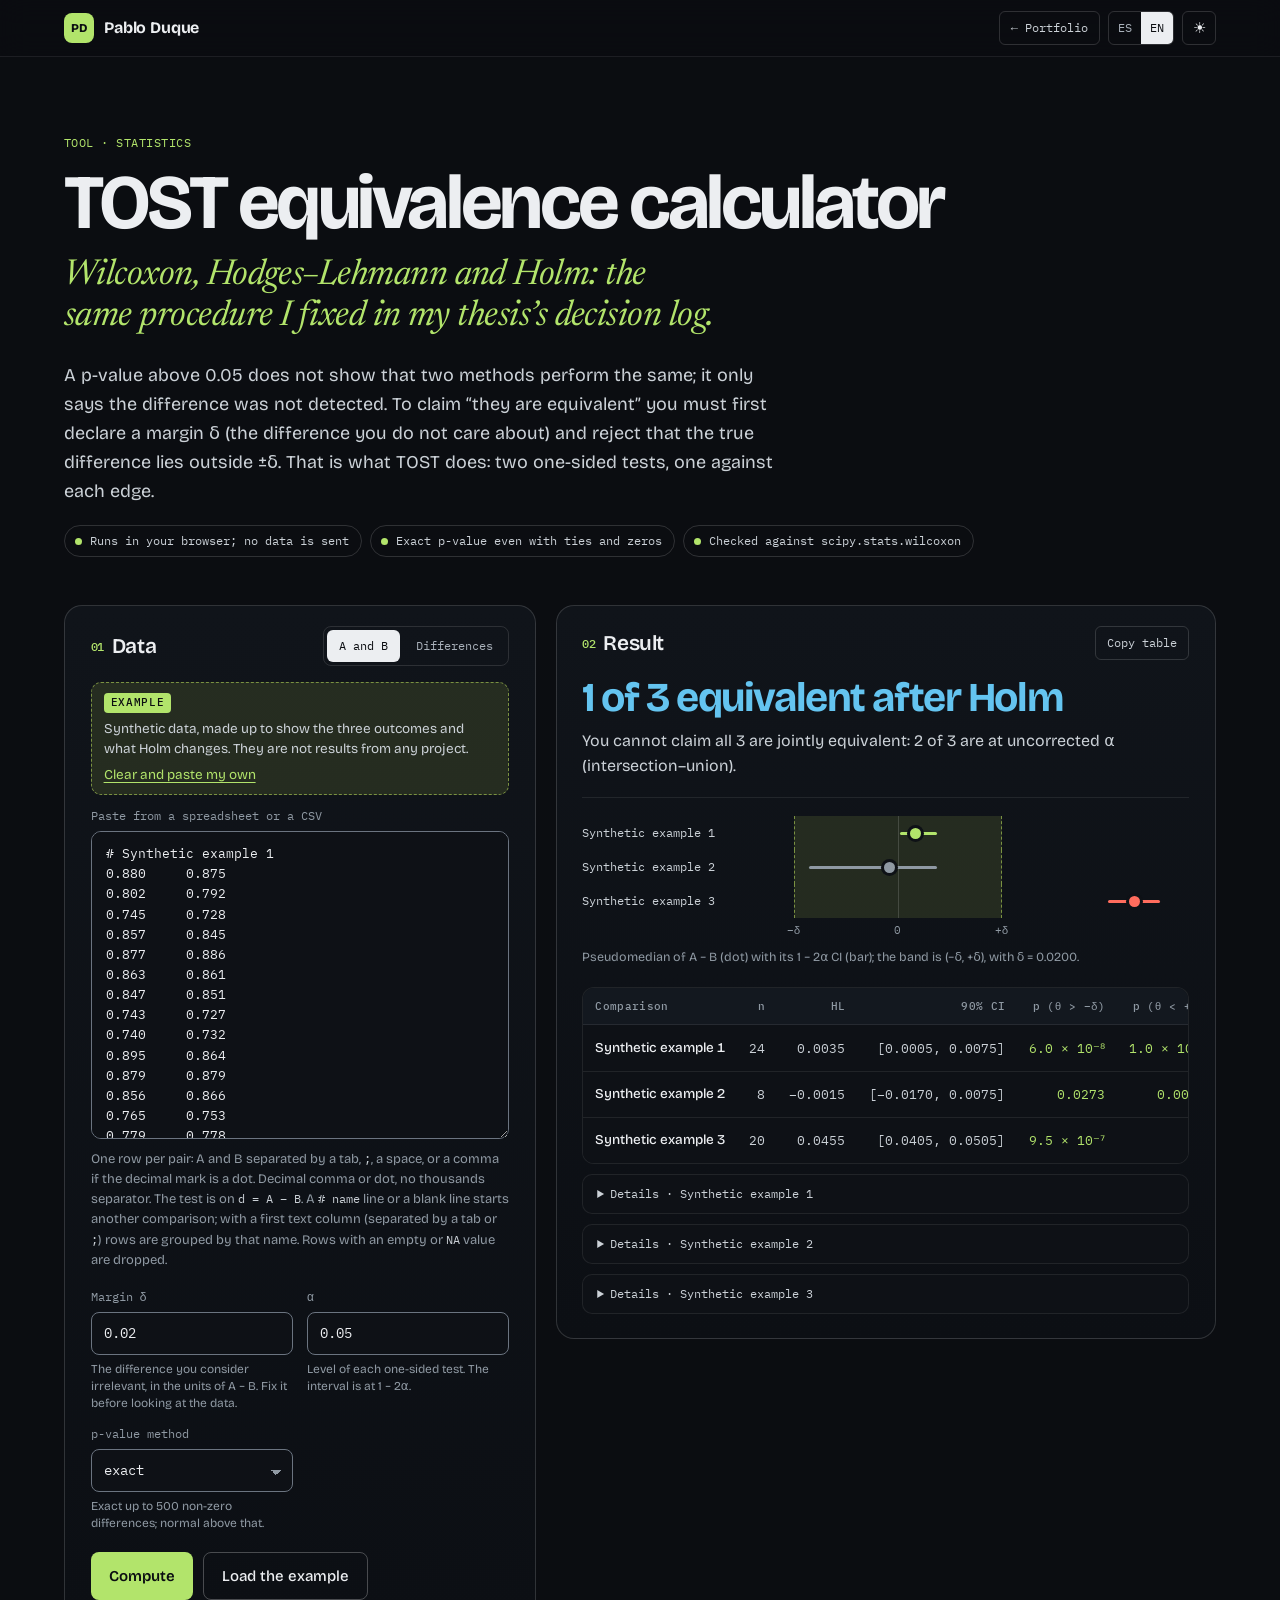
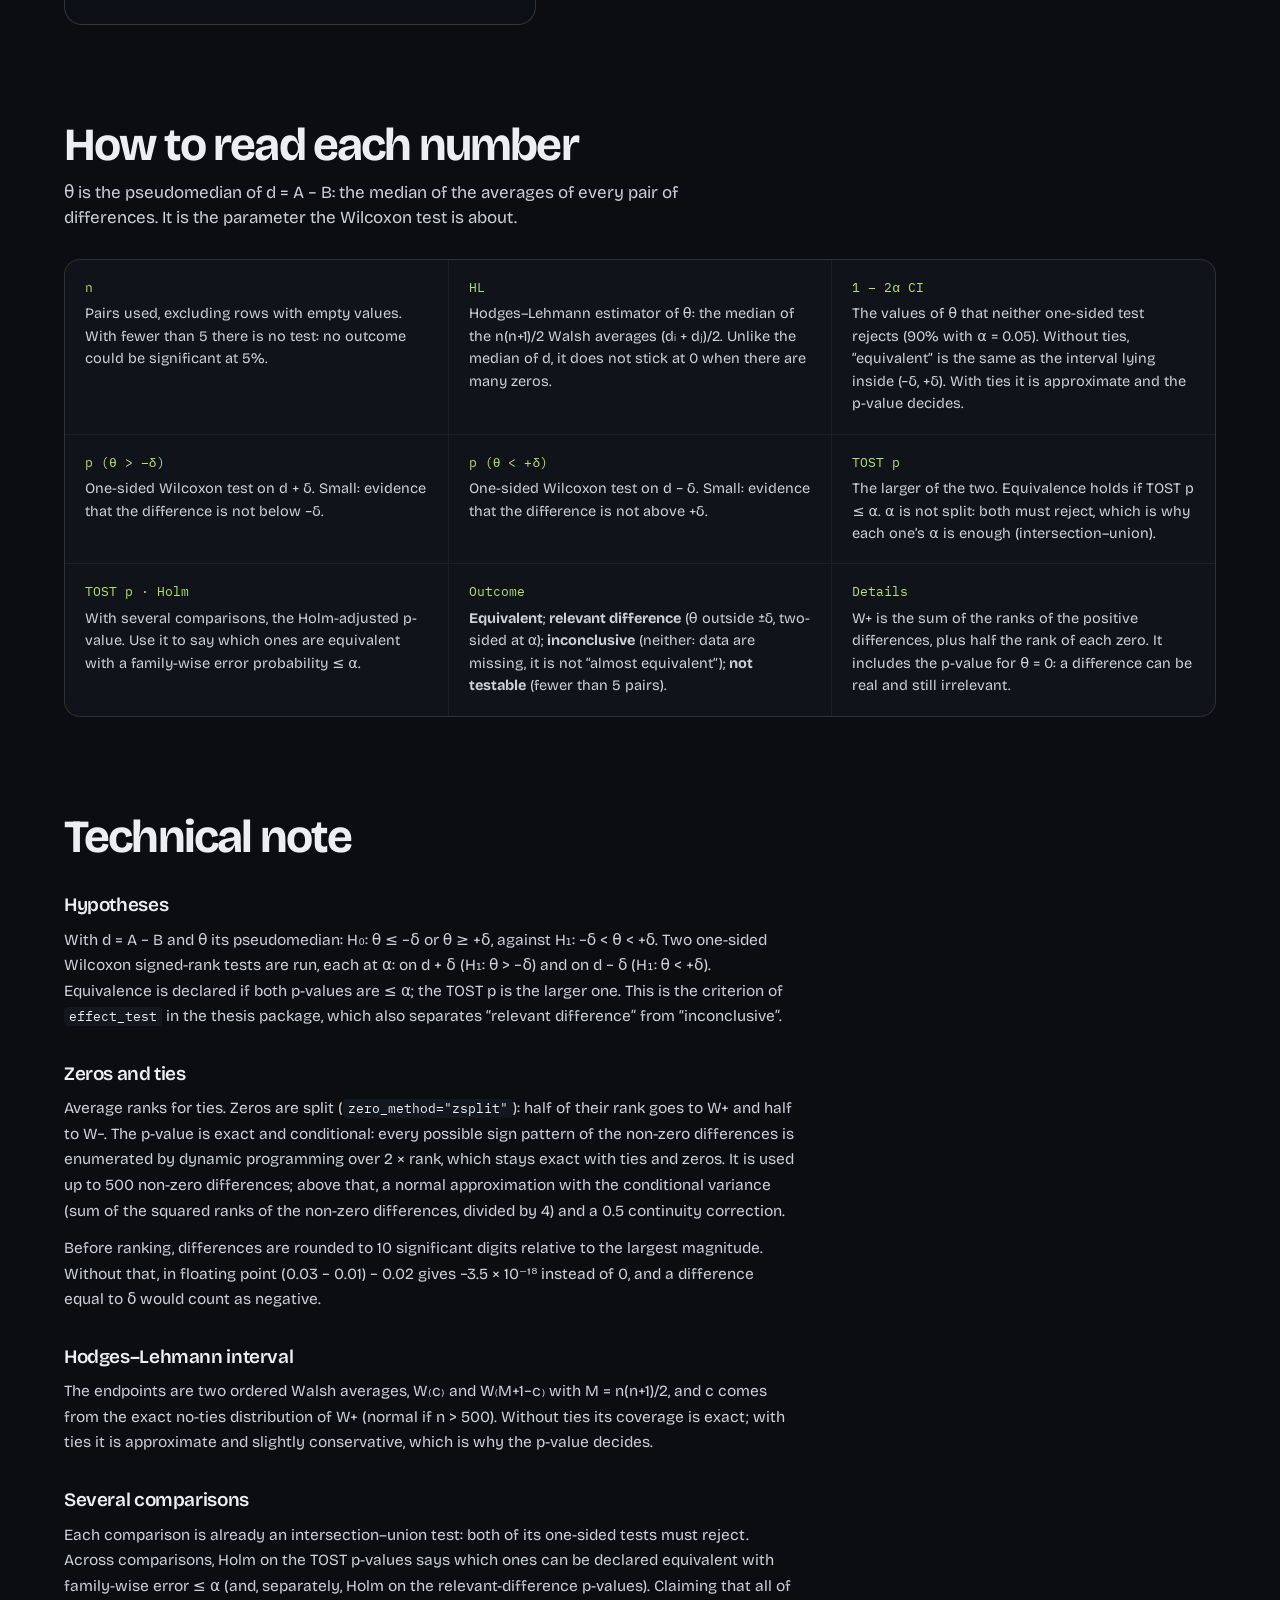
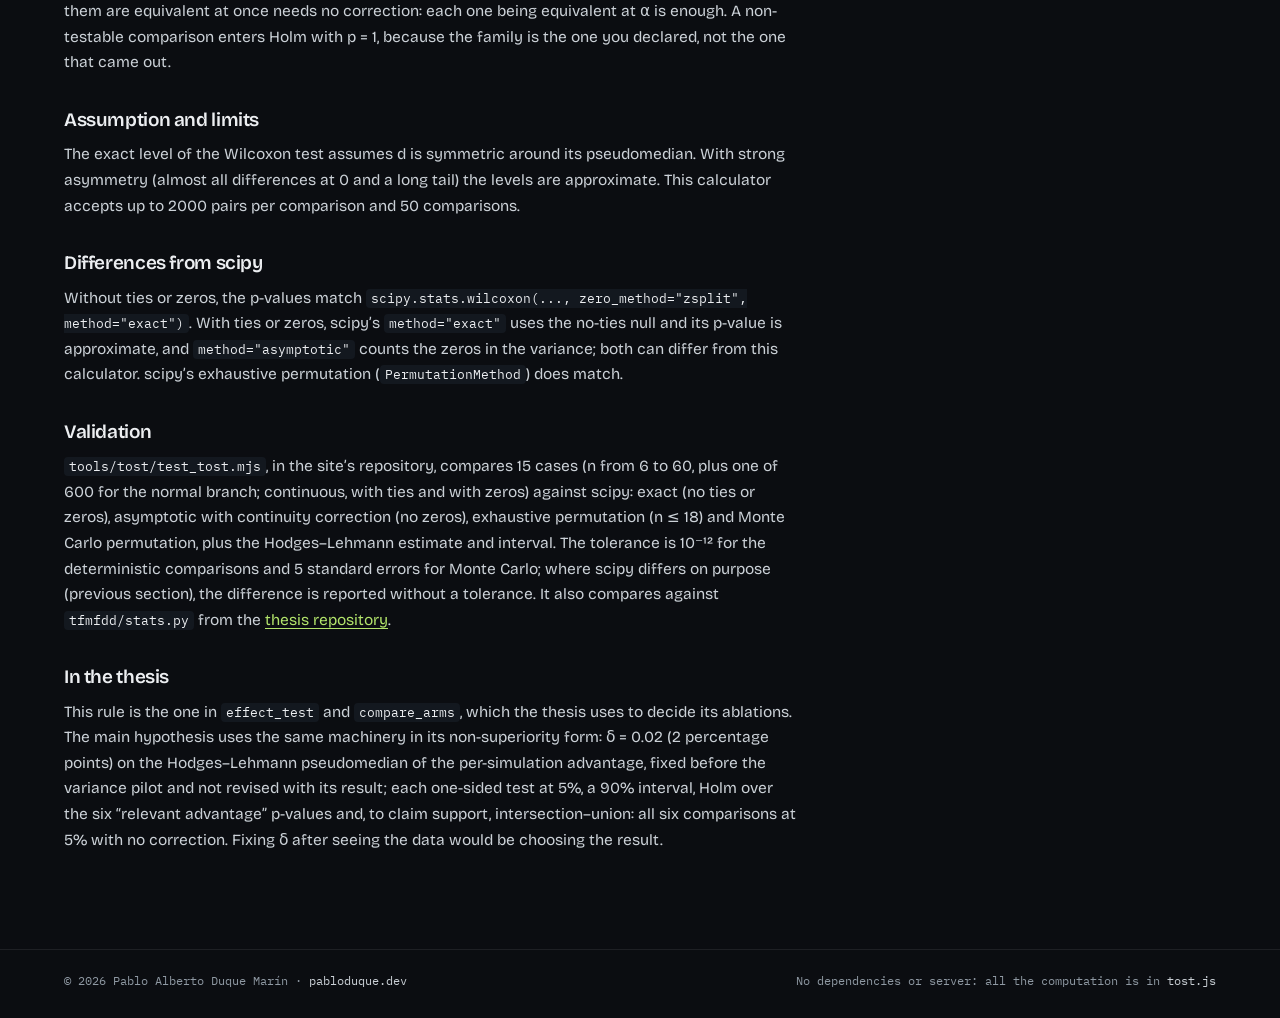
==== commit 499d6475: "Pulido del tema claro: resaltador solo en la cifra principal y tokens unificados - Portada: el resal" ====
--- a/site/herramientas/tost/index.html
+++ b/site/herramientas/tost/index.html
@@ -194,8 +194,8 @@
   --bg:#f6f7f3;--s0:#f3f4ef;--s1:#ffffff;--s2:#eef0ea;--s3:#e7eae2;--ink:#14171c;--ink2:#393b36;--ink3:#555852;--mut:#4a4d47;
   --line:rgba(12,16,22,.10);--line2:rgba(12,16,22,.20);--edge:rgba(12,16,22,.09);
   --lime:#c3e65f;--lime-hover:#b9df4b;--lime-ink:#3c6200;--on-lime:#0b0d11;--lime-edge:rgba(60,98,0,.42);--marker:rgba(195,230,95,.7);
-  --lime-a:rgba(195,230,95,.24);--lime-b:rgba(12,16,22,.55);--field-edge:#8b8d87;--placeholder:#6a6d67;
-  --blue:#1b5a93;--red:#a9221d;--red-a:rgba(180,35,24,.07);
+  --lime-a:rgba(195,230,95,.24);--lime-b:rgba(12,16,22,.55);--field-edge:#7f817b;--placeholder:#6a6d67;
+  --blue:#1b5a93;--red:#a9221d;--red-a:rgba(169,34,29,.08);
   --nav:rgba(246,247,243,.86);
   /* sombra con el matiz del papel (rgb 43 48 37), en capas y con la luz desde arriba */
   --shadow-rgb:43 48 37;
--- a/site/fonts/fonts.css
+++ b/site/fonts/fonts.css
@@ -0,0 +1,94 @@
+/* Fuentes autoalojadas (SIL Open Font License): Bricolage Grotesque, IBM Plex Mono y Newsreader.
+   Generado desde Google Fonts con tools/fonts/selfhost.py; solo subconjuntos latin y latin-ext. */
+/* latin-ext */
+@font-face {
+  font-family: 'Bricolage Grotesque';
+  font-style: normal;
+  font-weight: 300 800;
+  font-stretch: 100%;
+  font-display: swap;
+  src: url(bricolage-grotesque-normal-300-800-latin-ext.woff2) format('woff2');
+  unicode-range: U+0100-02BA, U+02BD-02C5, U+02C7-02CC, U+02CE-02D7, U+02DD-02FF, U+0304, U+0308, U+0329, U+1D00-1DBF, U+1E00-1E9F, U+1EF2-1EFF, U+2020, U+20A0-20AB, U+20AD-20C4, U+2113, U+2C60-2C7F, U+A720-A7FF;
+}
+/* latin */
+@font-face {
+  font-family: 'Bricolage Grotesque';
+  font-style: normal;
+  font-weight: 300 800;
+  font-stretch: 100%;
+  font-display: swap;
+  src: url(bricolage-grotesque-normal-300-800-latin.woff2) format('woff2');
+  unicode-range: U+0000-00FF, U+0131, U+0152-0153, U+02BB-02BC, U+02C6, U+02DA, U+02DC, U+0304, U+0308, U+0329, U+2000-206F, U+20AC, U+2122, U+2191, U+2193, U+2212, U+2215, U+FEFF, U+FFFD;
+}
+/* latin-ext */
+@font-face {
+  font-family: 'IBM Plex Mono';
+  font-style: normal;
+  font-weight: 400;
+  font-display: swap;
+  src: url(ibm-plex-mono-normal-400-latin-ext.woff2) format('woff2');
+  unicode-range: U+0100-02BA, U+02BD-02C5, U+02C7-02CC, U+02CE-02D7, U+02DD-02FF, U+0304, U+0308, U+0329, U+1D00-1DBF, U+1E00-1E9F, U+1EF2-1EFF, U+2020, U+20A0-20AB, U+20AD-20C4, U+2113, U+2C60-2C7F, U+A720-A7FF;
+}
+/* latin */
+@font-face {
+  font-family: 'IBM Plex Mono';
+  font-style: normal;
+  font-weight: 400;
+  font-display: swap;
+  src: url(ibm-plex-mono-normal-400-latin.woff2) format('woff2');
+  unicode-range: U+0000-00FF, U+0131, U+0152-0153, U+02BB-02BC, U+02C6, U+02DA, U+02DC, U+0304, U+0308, U+0329, U+2000-206F, U+20AC, U+2122, U+2191, U+2193, U+2212, U+2215, U+FEFF, U+FFFD;
+}
+/* latin-ext */
+@font-face {
+  font-family: 'IBM Plex Mono';
+  font-style: normal;
+  font-weight: 500;
+  font-display: swap;
+  src: url(ibm-plex-mono-normal-500-latin-ext.woff2) format('woff2');
+  unicode-range: U+0100-02BA, U+02BD-02C5, U+02C7-02CC, U+02CE-02D7, U+02DD-02FF, U+0304, U+0308, U+0329, U+1D00-1DBF, U+1E00-1E9F, U+1EF2-1EFF, U+2020, U+20A0-20AB, U+20AD-20C4, U+2113, U+2C60-2C7F, U+A720-A7FF;
+}
+/* latin */
+@font-face {
+  font-family: 'IBM Plex Mono';
+  font-style: normal;
+  font-weight: 500;
+  font-display: swap;
+  src: url(ibm-plex-mono-normal-500-latin.woff2) format('woff2');
+  unicode-range: U+0000-00FF, U+0131, U+0152-0153, U+02BB-02BC, U+02C6, U+02DA, U+02DC, U+0304, U+0308, U+0329, U+2000-206F, U+20AC, U+2122, U+2191, U+2193, U+2212, U+2215, U+FEFF, U+FFFD;
+}
+/* latin-ext */
+@font-face {
+  font-family: 'Newsreader';
+  font-style: italic;
+  font-weight: 400;
+  font-display: swap;
+  src: url(newsreader-italic-400-latin-ext.woff2) format('woff2');
+  unicode-range: U+0100-02BA, U+02BD-02C5, U+02C7-02CC, U+02CE-02D7, U+02DD-02FF, U+0304, U+0308, U+0329, U+1D00-1DBF, U+1E00-1E9F, U+1EF2-1EFF, U+2020, U+20A0-20AB, U+20AD-20C4, U+2113, U+2C60-2C7F, U+A720-A7FF;
+}
+/* latin */
+@font-face {
+  font-family: 'Newsreader';
+  font-style: italic;
+  font-weight: 400;
+  font-display: swap;
+  src: url(newsreader-italic-400-latin.woff2) format('woff2');
+  unicode-range: U+0000-00FF, U+0131, U+0152-0153, U+02BB-02BC, U+02C6, U+02DA, U+02DC, U+0304, U+0308, U+0329, U+2000-206F, U+20AC, U+2122, U+2191, U+2193, U+2212, U+2215, U+FEFF, U+FFFD;
+}
+/* latin-ext */
+@font-face {
+  font-family: 'Newsreader';
+  font-style: normal;
+  font-weight: 400;
+  font-display: swap;
+  src: url(newsreader-normal-400-latin-ext.woff2) format('woff2');
+  unicode-range: U+0100-02BA, U+02BD-02C5, U+02C7-02CC, U+02CE-02D7, U+02DD-02FF, U+0304, U+0308, U+0329, U+1D00-1DBF, U+1E00-1E9F, U+1EF2-1EFF, U+2020, U+20A0-20AB, U+20AD-20C4, U+2113, U+2C60-2C7F, U+A720-A7FF;
+}
+/* latin */
+@font-face {
+  font-family: 'Newsreader';
+  font-style: normal;
+  font-weight: 400;
+  font-display: swap;
+  src: url(newsreader-normal-400-latin.woff2) format('woff2');
+  unicode-range: U+0000-00FF, U+0131, U+0152-0153, U+02BB-02BC, U+02C6, U+02DA, U+02DC, U+0304, U+0308, U+0329, U+2000-206F, U+20AC, U+2122, U+2191, U+2193, U+2212, U+2215, U+FEFF, U+FFFD;
+}
